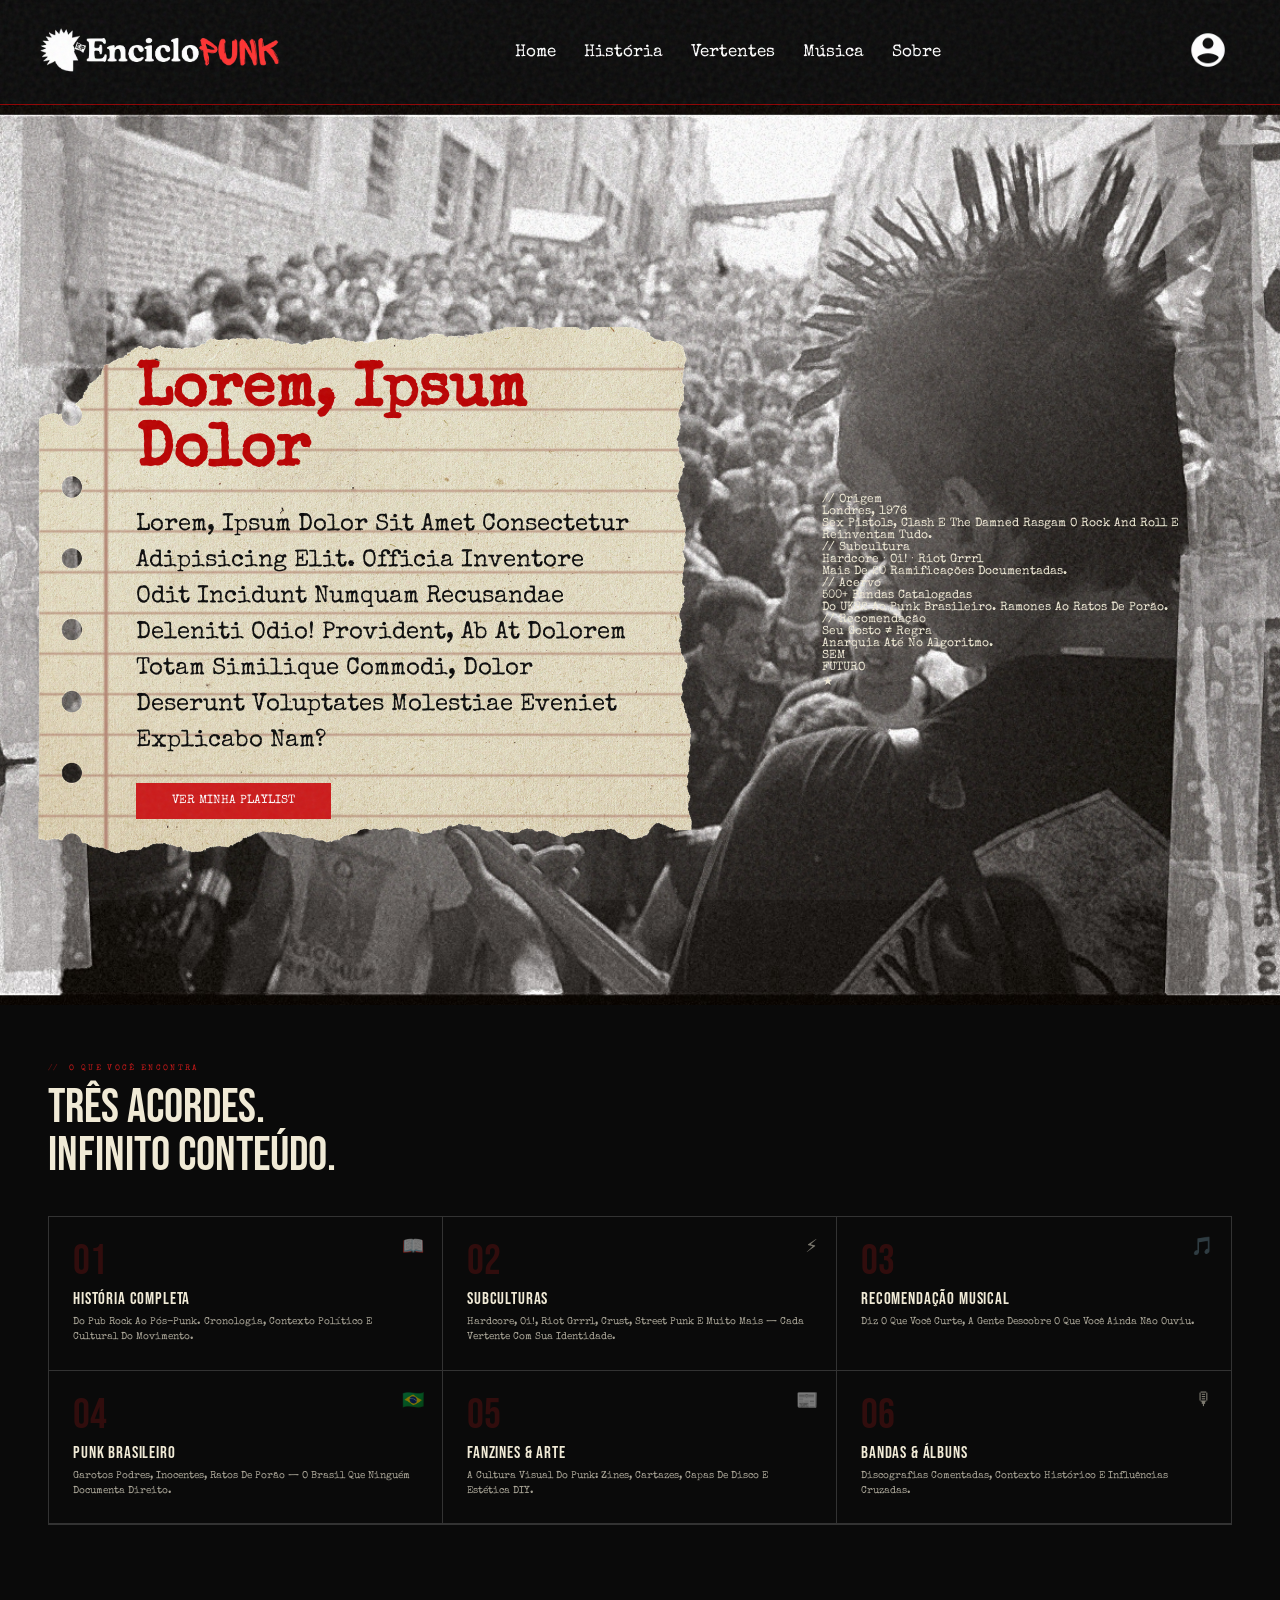
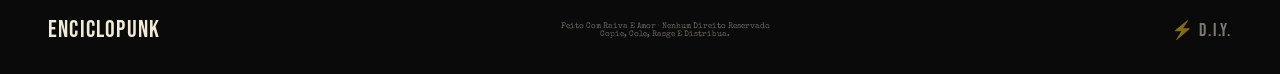
==== index.html @ 00332709 "atualização repositório" ====
<!DOCTYPE html>
<html lang="pt-BR">
<head>
    <meta charset="UTF-8">
    <meta name="viewport" content="width=device-width, initial-scale=1.0">
    <link rel="stylesheet" href="style.css">
    <link rel="shortcut icon" href="img/logobranca.png" type="image/x-icon">
    <title>Home | Enciclopunk</title>
    <link rel="preconnect" href="https://fonts.googleapis.com">
    <link rel="preconnect" href="https://fonts.gstatic.com" crossorigin>
    <link href="https://fonts.googleapis.com/css2?family=Special+Elite&display=swap" rel="stylesheet">
    <link href="https://fonts.googleapis.com/css2?family=Bebas+Neue&family=Special+Elite&display=swap" rel="stylesheet">
</head>
<body>
    <header class="header">
        <section>
        <a href="#" class="logo">
            <img src="img/logotexto.png" alt="logo">
        </a>

        <nav class="navbar">
            <a href="#home">Home</a>
            <a href="#history">História</a>
            <a href="#subgenres">Vertentes</a>
            <a href="#music">Música</a>
            <a href="#about">Sobre</a>
        </nav>

        <div class="perfil">
            <img src="./img/user.png" alt="perfil" href="login.html">
           
        </div>
    </header>

    
    <div class="home-container1">
        <section id="home">
            <div class="folha">
            <div class="content">
                <h3>Lorem, ipsum dolor</h3>
                <p>Lorem, ipsum dolor sit amet consectetur adipisicing elit. Officia inventore odit incidunt numquam recusandae deleniti odio! Provident, ab at dolorem totam similique commodi, dolor deserunt voluptates molestiae eveniet explicabo nam?</p>
                <a href="" class="botao">VER MINHA PLAYLIST</a>
                </div>
            </div>
            

    <div class="home-container2">
    <div class="container-colagens">
      <div class="tape t1"></div>
      <div class="tape t2"></div>
 
      <div class="zine-card c1">
        <div class="zine-card-tag">// origem</div>
        <div class="zine-card-title">Londres, 1976</div>
        <div class="zine-card-body">Sex Pistols, Clash e The Damned rasgam o rock and roll e reinventam tudo.</div>
      </div>
 
      <div class="zine-card c2">
        <div class="zine-card-tag">// subcultura</div>
        <div class="zine-card-title">Hardcore · Oi! · Riot Grrrl</div>
        <div class="zine-card-body">Mais de 20 ramificações documentadas.</div>
      </div>
 
      <div class="zine-card c3">
        <div class="zine-card-tag">// acervo</div>
        <div class="zine-card-title">500+ Bandas Catalogadas</div>
        <div class="zine-card-body">Do UK82 ao punk brasileiro. Ramones ao Ratos de Porão.</div>
      </div>
 
      <div class="zine-card c4">
        <div class="zine-card-tag">// recomendação</div>
        <div class="zine-card-title">Seu Gosto ≠ Regra</div>
        <div class="zine-card-body">Anarquia até no algoritmo.</div>
      </div>
 
      <div class="stamp">SEM<br>FUTURO<br>★</div>
    </div>
  </div>
</section>

        </section>
    </div>
       
    <section class="section">
  <div class="section-label">O que você encontra</div>
  <div class="section-title">Três Acordes.<br>Infinito Conteúdo.</div>
  <div class="features-grid">
    <div class="feature-cell">
      <div class="feature-number">01</div>
      <div class="feature-icon">📖</div>
      <div class="feature-title">História Completa</div>
      <div class="feature-desc">Do pub rock ao pós-punk. Cronologia, contexto político e cultural do movimento.</div>
    </div>
    <div class="feature-cell">
      <div class="feature-number">02</div>
      <div class="feature-icon">⚡</div>
      <div class="feature-title">Subculturas</div>
      <div class="feature-desc">Hardcore, Oi!, Riot Grrrl, Crust, Street Punk e muito mais — cada vertente com sua identidade.</div>
    </div>
    <div class="feature-cell">
      <div class="feature-number">03</div>
      <div class="feature-icon">🎵</div>
      <div class="feature-title">Recomendação Musical</div>
      <div class="feature-desc">Diz o que você curte, a gente descobre o que você ainda não ouviu.</div>
    </div>
    <div class="feature-cell">
      <div class="feature-number">04</div>
      <div class="feature-icon">🇧🇷</div>
      <div class="feature-title">Punk Brasileiro</div>
      <div class="feature-desc">Garotos Podres, Inocentes, Ratos de Porão — o Brasil que ninguém documenta direito.</div>
    </div>
    <div class="feature-cell">
      <div class="feature-number">05</div>
      <div class="feature-icon">📰</div>
      <div class="feature-title">Fanzines & Arte</div>
      <div class="feature-desc">A cultura visual do punk: zines, cartazes, capas de disco e estética DIY.</div>
    </div>
    <div class="feature-cell">
      <div class="feature-number">06</div>
      <div class="feature-icon">🎙</div>
      <div class="feature-title">Bandas & Álbuns</div>
      <div class="feature-desc">Discografias comentadas, contexto histórico e influências cruzadas.</div>
    </div>
  </div>
</section>




<!-- FOOTER -->
<footer>
  <div class="footer-logo">Enciclo<span>Punk</span></div>
  <div class="footer-copy">
    Feito com raiva e amor · Nenhum direito reservado<br>
    Copie, cole, rasge e distribua.
  </div>
  <div class="footer-anarchy">⚡ D.I.Y.</div>
</footer>
    
</body>
</html>
---- style.css ----
/*Esse root servirá como referência de estilo*/
:root {
    --vermelho: #cc1a1a;
    --black: #0a0a0a;
    --bg: #0a0a0a;
    --border: 0.15rem solid rgb(143, 0, 0);
    font-size: 12px;
}

* {
    margin: 0;
    padding: 0;
    outline: none;
    border: none;
    text-decoration: none;
    text-transform: capitalize;
    transition: 0.2s linear; 
}

body {
    background-color: var(--bg);
    font-family: "Special Elite", system-ui;
    color: #f0ead6;
}

/* filtro granulado */
  body::before {
    content: '';
    position: fixed;
    inset: 0;
    background-image: url("data:image/svg+xml,%3Csvg viewBox='0 0 200 200' xmlns='http://www.w3.org/2000/svg'%3E%3Cfilter id='noise'%3E%3CfeTurbulence type='fractalNoise' baseFrequency='0.85' numOctaves='4' stitchTiles='stitch'/%3E%3C/filter%3E%3Crect width='100%25' height='100%25' filter='url(%23noise)' opacity='1'/%3E%3C/svg%3E");
    opacity: 0.080;
    pointer-events: none;
    z-index: 9999;
  } 

section {
    padding: 3rem 1rem;
    margin: 0 auto;
    max-width: 1200px;
}

.logo img{
    width: 20rem;
    height: auto;
}

.header {
    position: sticky;
    top: 0;
    left: 0;
    right: 0;
    z-index: 99;
    /*Esse var surge como a referência capturada no root*/
    border-bottom: var(--border);
    backdrop-filter: blur(3px);
}

.header section {
    display: flex;
    align-items: center;
    justify-content: space-between;
    padding-top: 1.5rem;
    padding-bottom: 1.5rem;
}

.navbar a {
  margin: 0 1rem;
  font-size: 1.4rem;
  color: #fff;
  position: relative;
  text-decoration: none;
}

.navbar a:hover {
  color: var(--vermelho);
  font-size: 1.5rem;
}

.navbar a::after {
  content: '';
  position: absolute;
  bottom: -3px;
  left: 0;
  width: 0;
  height: 1px;
  background: var(--vermelho);
  transition: width 0.3s;
}

.navbar a:hover::after { width: 100%; }

.perfil img {
    margin: 1rem;
    cursor: pointer;
    width: 40px;
    height: 40px;
}

.perfil img:hover {
    width: 45px;
    height: 45px;
}

.content {
    max-width: 50rem;
    position: relative; /* referência pro absolute da folha */
    color: #0a0a0a;
}

.folha {
    background-image: url("./img/folha.jpg");
    background-size: cover;
    background-position: center;
    display: inline-block;
    padding: 3rem 6rem;
    width: 60rem;
    position: relative;
    left: -6rem;
}

.home-container1 {
    background: url("./img/banner.jpg");
    height: 100vh;
    width: 100%;
    background-position: center;
    background-size: cover;
}

.home-container1 section {
    display: flex;
    align-items: center;
    min-height: 100vh;
}

.content h3 {
    color: #ba0000;
    font-size: 5rem;
    margin-left: 8rem;
}

.content p {
    font-size: 2rem;
    line-height: 1.5;
    margin-top: 2rem;
    font-weight: 550;
    margin-left: 8rem;
}

.botao {
    background: var(--vermelho);
    color: #fff;
    padding: 1rem 3rem;
    cursor: pointer;
    margin-top: 2rem;
    display: inline-block;
    margin-left: 8rem;
}

/* SECTIONS */
  .section {
    padding: 5rem 4rem;
    position: relative;
}

.section-label {
    font-size: 0.65rem;
    letter-spacing: 0.3em;
    text-transform: uppercase;
    color: #cc1a1a;
    margin-bottom: 1rem;
    display: flex;
    align-items: center;
    gap: 0.8rem;
}

.section-label::before {
    content: '//';
    opacity: 0.5;
}

.section-title {
    font-family: 'Bebas Neue', sans-serif;
    font-size: 4rem;
    line-height: 1;
    margin-bottom: 3rem;
}

.features-grid {
    display: grid;
    grid-template-columns: repeat(3, 1fr);
    gap: 0;
    border: 1px solid #333;
}

.feature-cell {
    padding: 2rem;
    border-right: 1px solid #333;
    border-bottom: 1px solid #333;
    position: relative;
    transition: background 0.2s;
}

.feature-cell:hover {
    background: #2a2a2a;
}

.feature-cell:nth-child(3n) {
    border-right: none;
}

.feature-number {
    font-family: 'Bebas Neue', sans-serif;
    font-size: 3.5rem;
    color: #cc1a1a;
    opacity: 0.2;
    line-height: 1;
    margin-bottom: 0.5rem;
}

.feature-icon {
    font-size: 1.5rem;
    margin-bottom: 0.8rem;
    position: absolute;
    top: 1.5rem;
    right: 1.5rem;
    opacity: 0.5;
}

.feature-title {
    font-family: 'Bebas Neue', sans-serif;
    font-size: 1.4rem;
    letter-spacing: 0.05em;
    margin-bottom: 0.5rem;
}

.feature-desc {
    font-family: 'Special Elite', cursive;
    font-size: 0.8rem;
    line-height: 1.6;
    opacity: 0.7;
}



/* FOOTER */
  footer {
    background: var(--grey);
    padding: 2.5rem 4rem;
    display: flex;
    justify-content: space-between;
    align-items: center;
    border-top: 2px solid var(--red);
  }
 
  .footer-logo {
    font-family: 'Bebas Neue', sans-serif;
    font-size: 2rem;
    letter-spacing: 0.05em;
  }
  .footer-logo span { color: var(--red); }
 
  .footer-copy {
    font-family: 'Special Elite', cursive;
    font-size: 0.7rem;
    opacity: 0.4;
    text-align: center;
  }
 
  .footer-anarchy {
    font-family: 'Bebas Neue', sans-serif;
    font-size: 1.5rem;
    color: var(--red);
    opacity: 0.5;
    letter-spacing: 0.1em;
  }
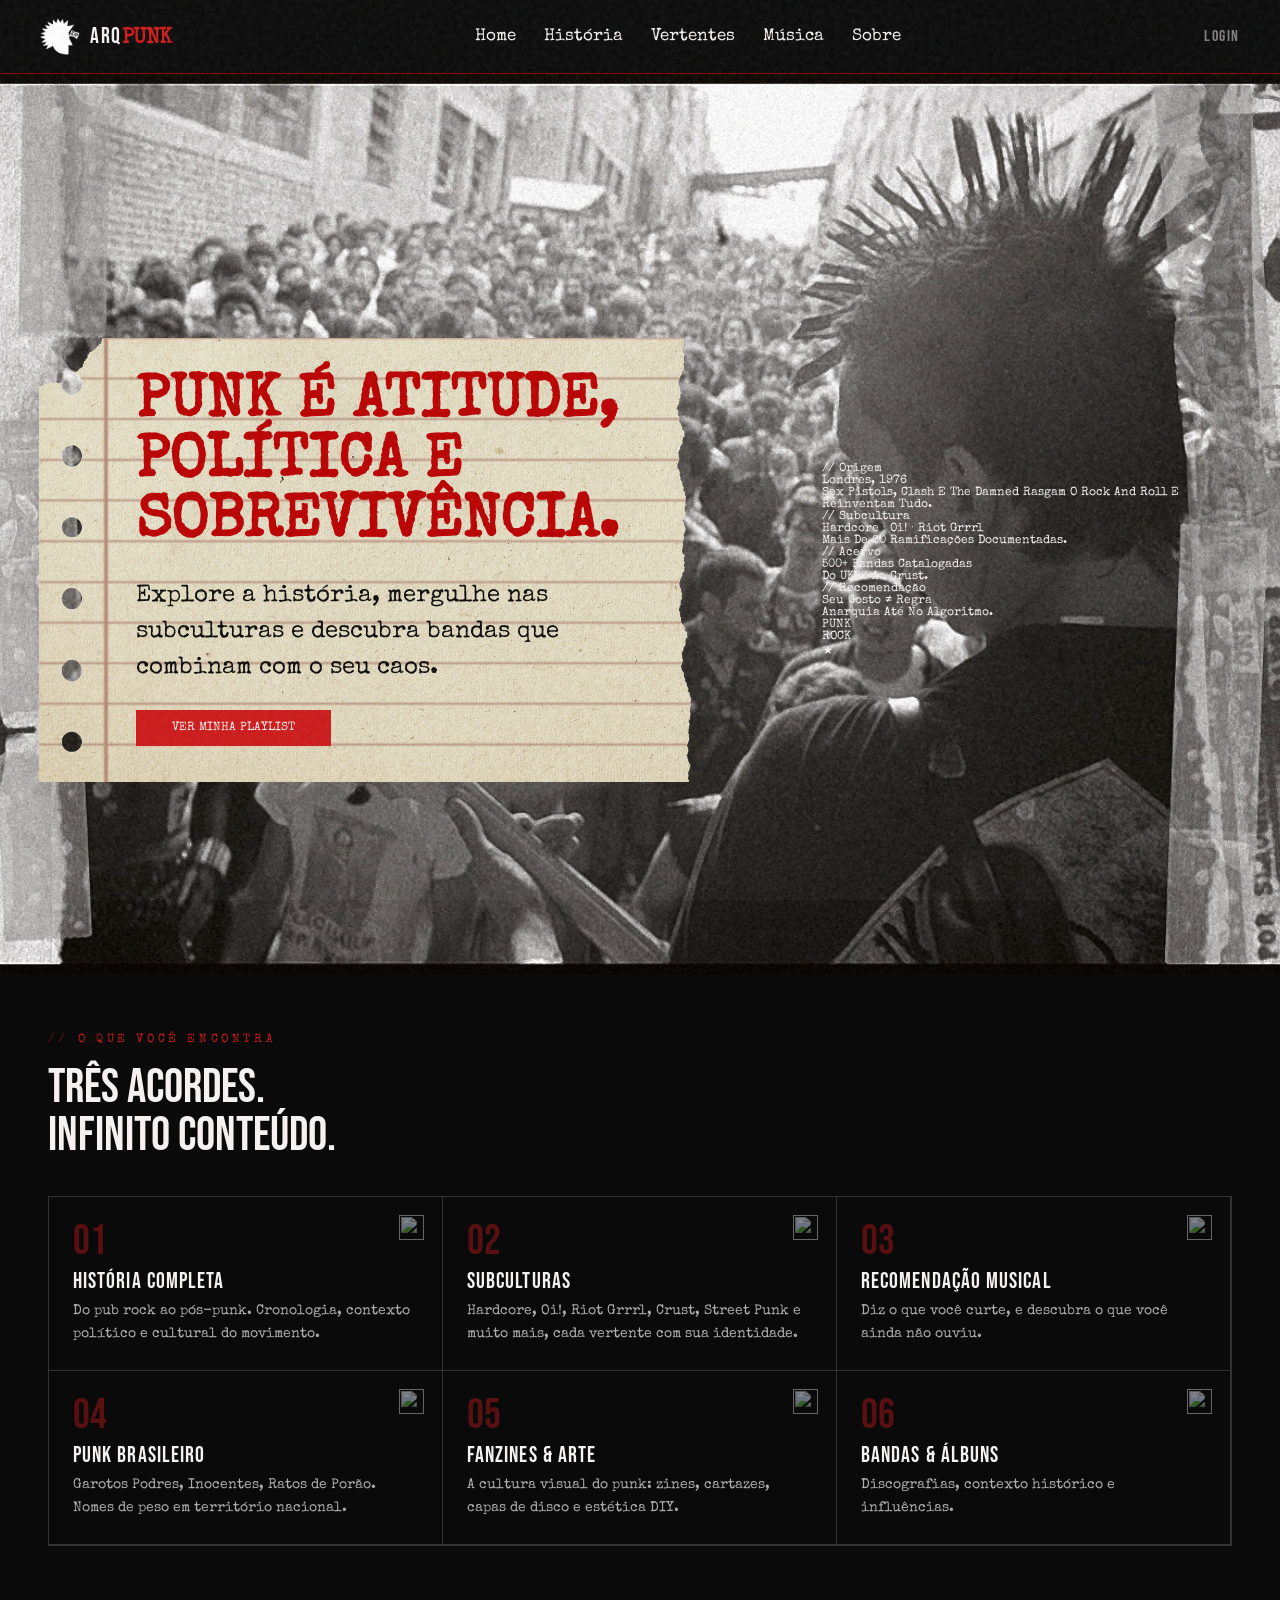
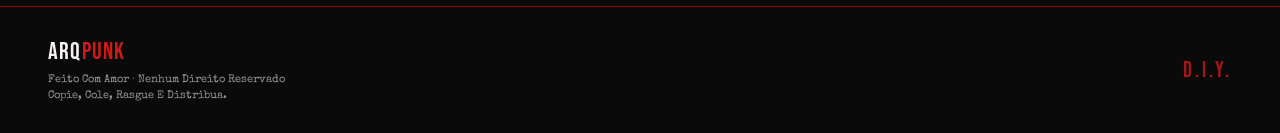
==== commit 0799be0c: "ajustes do css" ====
--- a/index.html
+++ b/index.html
@@ -14,20 +14,21 @@
 <body>
     <header class="header">
         <section>
-        <a href="#" class="logo">
-            <img src="img/logotexto.png" alt="logo">
-        </a>
+            <a href="index.html" class="logo-container">
+            <img src="./img/logobranca.png" alt="Logo" class="logo-img">
+            <span class="logo-text">Arq<span>Punk</span></span>
+            </a>
 
         <nav class="navbar">
-            <a href="#home">Home</a>
-            <a href="#history">História</a>
-            <a href="#subgenres">Vertentes</a>
-            <a href="#music">Música</a>
-            <a href="#about">Sobre</a>
+            <a href="index.html">Home</a>
+            <a href="./historia.html">História</a>
+            <a href="./vertentes.html">Vertentes</a>
+            <a href="./musica.html">Música</a>
+            <a href="./sobre.html">Sobre</a>
         </nav>
 
         <div class="perfil">
-            <img src="./img/user.png" alt="perfil" href="login.html">
+            <a href="./autenticacao.html">Login</a>
            
         </div>
     </header>
@@ -37,8 +38,8 @@
         <section id="home">
             <div class="folha">
             <div class="content">
-                <h3>Lorem, ipsum dolor</h3>
-                <p>Lorem, ipsum dolor sit amet consectetur adipisicing elit. Officia inventore odit incidunt numquam recusandae deleniti odio! Provident, ab at dolorem totam similique commodi, dolor deserunt voluptates molestiae eveniet explicabo nam?</p>
+                <h3>PUNK É ATITUDE, POLÍTICA E SOBREVIVÊNCIA.</h3>
+                <p>Explore a história, mergulhe nas subculturas e descubra bandas que combinam com o seu caos.</p>
                 <a href="" class="botao">VER MINHA PLAYLIST</a>
                 </div>
             </div>
@@ -64,7 +65,7 @@
       <div class="zine-card c3">
         <div class="zine-card-tag">// acervo</div>
         <div class="zine-card-title">500+ Bandas Catalogadas</div>
-        <div class="zine-card-body">Do UK82 ao punk brasileiro. Ramones ao Ratos de Porão.</div>
+        <div class="zine-card-body">Do UK82 ao Crust.</div>
       </div>
  
       <div class="zine-card c4">
@@ -73,12 +74,9 @@
         <div class="zine-card-body">Anarquia até no algoritmo.</div>
       </div>
  
-      <div class="stamp">SEM<br>FUTURO<br>★</div>
+      <div class="stamp">PUNK<br>ROCK<br>★</div>
     </div>
   </div>
-</section>
-
-        </section>
     </div>
        
     <section class="section">
@@ -87,54 +85,56 @@
   <div class="features-grid">
     <div class="feature-cell">
       <div class="feature-number">01</div>
-      <div class="feature-icon">📖</div>
+      <div class="feature-icon"><img src="https://img.icons8.com/?size=100&id=80158&format=png&color=ffffff" alt=""></div>
       <div class="feature-title">História Completa</div>
       <div class="feature-desc">Do pub rock ao pós-punk. Cronologia, contexto político e cultural do movimento.</div>
     </div>
     <div class="feature-cell">
       <div class="feature-number">02</div>
-      <div class="feature-icon">⚡</div>
+      <div class="feature-icon"><img src="https://img.icons8.com/?size=100&id=11076&format=png&color=ffffff" alt=""></div>
       <div class="feature-title">Subculturas</div>
-      <div class="feature-desc">Hardcore, Oi!, Riot Grrrl, Crust, Street Punk e muito mais — cada vertente com sua identidade.</div>
+      <div class="feature-desc">Hardcore, Oi!, Riot Grrrl, Crust, Street Punk e muito mais, cada vertente com sua identidade.</div>
     </div>
     <div class="feature-cell">
       <div class="feature-number">03</div>
-      <div class="feature-icon">🎵</div>
+      <div class="feature-icon"><img src="https://img.icons8.com/?size=100&id=380&format=png&color=ffffff" alt=""></div>
       <div class="feature-title">Recomendação Musical</div>
-      <div class="feature-desc">Diz o que você curte, a gente descobre o que você ainda não ouviu.</div>
+      <div class="feature-desc">Diz o que você curte, e descubra o que você ainda não ouviu.</div>
     </div>
     <div class="feature-cell">
       <div class="feature-number">04</div>
-      <div class="feature-icon">🇧🇷</div>
+      <div class="feature-icon"><img src="https://img.icons8.com/?size=100&id=84513&format=png&color=ffffff" alt=""></div>
       <div class="feature-title">Punk Brasileiro</div>
-      <div class="feature-desc">Garotos Podres, Inocentes, Ratos de Porão — o Brasil que ninguém documenta direito.</div>
+      <div class="feature-desc">Garotos Podres, Inocentes, Ratos de Porão. Nomes de peso em território nacional.</div>
     </div>
     <div class="feature-cell">
       <div class="feature-number">05</div>
-      <div class="feature-icon">📰</div>
+      <div class="feature-icon"><img src="https://img.icons8.com/?size=100&id=40314&format=png&color=ffffff" alt=""></div>
       <div class="feature-title">Fanzines & Arte</div>
       <div class="feature-desc">A cultura visual do punk: zines, cartazes, capas de disco e estética DIY.</div>
     </div>
     <div class="feature-cell">
       <div class="feature-number">06</div>
-      <div class="feature-icon">🎙</div>
+      <div class="feature-icon"><img src="https://img.icons8.com/?size=100&id=RsTCRJmSYYSg&format=png&color=ffffff" alt=""></div>
       <div class="feature-title">Bandas & Álbuns</div>
-      <div class="feature-desc">Discografias comentadas, contexto histórico e influências cruzadas.</div>
+      <div class="feature-desc">Discografias, contexto histórico e influências.</div>
     </div>
   </div>
 </section>
 
+<!-- FOOTER -->
+<footer class="footer">
+  <div class="footer-left">
+    <div class="footer-logo">Arq<span>Punk</span></div>
+    <p class="footer-desc">
+      Feito com amor · Nenhum direito reservado<br>
+      Copie, cole, rasgue e distribua.
+    </p>
+  </div>
 
-
-
-<!-- FOOTER -->
-<footer>
-  <div class="footer-logo">Enciclo<span>Punk</span></div>
-  <div class="footer-copy">
-    Feito com raiva e amor · Nenhum direito reservado<br>
-    Copie, cole, rasge e distribua.
+  <div class="footer-right">
+    <span class="footer-diy">D.I.Y.</span>
   </div>
-  <div class="footer-anarchy">⚡ D.I.Y.</div>
 </footer>
     
 </body>
--- a/style.css
+++ b/style.css
@@ -1,7 +1,7 @@
 /*Esse root servirá como referência de estilo*/
 :root {
     --vermelho: #cc1a1a;
-    --black: #0a0a0a;
+    --white: #f6f1f1;
     --bg: #0a0a0a;
     --border: 0.15rem solid rgb(143, 0, 0);
     font-size: 12px;
@@ -17,13 +17,20 @@
     transition: 0.2s linear; 
 }
 
+/* formatção site */
+section {
+    padding: 3rem 1rem;
+    margin: 0 auto;
+    max-width: 1200px;
+}
+
 body {
     background-color: var(--bg);
     font-family: "Special Elite", system-ui;
-    color: #f0ead6;
-}
-
-/* filtro granulado */
+    color: var(--white);
+}
+
+/* EFEITO GRANULADO */
   body::before {
     content: '';
     position: fixed;
@@ -34,18 +41,8 @@
     z-index: 9999;
   } 
 
-section {
-    padding: 3rem 1rem;
-    margin: 0 auto;
-    max-width: 1200px;
-}
-
-.logo img{
-    width: 20rem;
-    height: auto;
-}
-
-.header {
+/* HEADER */
+header {
     position: sticky;
     top: 0;
     left: 0;
@@ -63,11 +60,31 @@
     padding-top: 1.5rem;
     padding-bottom: 1.5rem;
 }
+.logo-container {
+    display: flex;
+    align-items: center;
+    gap: 10px;
+    justify-content: space-between;
+    text-decoration: none;
+}
+
+.logo-img{
+    width: 40px;
+    height: auto;
+}
+  .logo-text {
+    font-family: 'Bebas Neue', sans-serif;
+    font-size: 1.8rem;
+    letter-spacing: 0.08em;
+    color: var(--white);
+    text-decoration: none;
+  }
+  .logo-text span { color: var(--vermelho); font-family: 'Special Elite', cursive; text-transform: uppercase; font-weight: bold; letter-spacing: -1px; }
 
 .navbar a {
   margin: 0 1rem;
   font-size: 1.4rem;
-  color: #fff;
+  color: var(--white);
   position: relative;
   text-decoration: none;
 }
@@ -87,25 +104,40 @@
   background: var(--vermelho);
   transition: width 0.3s;
 }
-
-.navbar a:hover::after { width: 100%; }
-
-.perfil img {
-    margin: 1rem;
-    cursor: pointer;
-    width: 40px;
-    height: 40px;
-}
-
-.perfil img:hover {
-    width: 45px;
-    height: 45px;
-}
-
-.content {
-    max-width: 50rem;
-    position: relative; /* referência pro absolute da folha */
-    color: #0a0a0a;
+.navbar a:hover::after { 
+    width: 100%; 
+}
+
+.perfil a {
+    font-family: 'Bebas Neue', sans-serif;
+    font-size: 1.3rem;
+    letter-spacing: 0.1em;
+    text-transform: uppercase;
+    color: var(--white);
+    text-decoration: none;
+    opacity: 0.50;
+    
+  }
+  .perfil a:hover { 
+    opacity: 1; 
+    color: var(--vermelho);
+    font-size: 1.5rem; 
+    transition: opacity 0.2s, color 0.2s, font-size 0.2s;
+}
+
+/* DIV IMAGEM */
+.home-container1 {
+    background: url("./img/banner.jpg");
+    height: 100vh;
+    width: 100%;
+    background-position: center;
+    background-size: cover;
+}
+
+.home-container1 section {
+    display: flex;
+    align-items: center;
+    min-height: 100vh;
 }
 
 .folha {
@@ -119,24 +151,18 @@
     left: -6rem;
 }
 
-.home-container1 {
-    background: url("./img/banner.jpg");
-    height: 100vh;
-    width: 100%;
-    background-position: center;
-    background-size: cover;
-}
-
-.home-container1 section {
-    display: flex;
-    align-items: center;
-    min-height: 100vh;
-}
-
+.content {
+    max-width: 50rem;
+    position: relative;
+    color: #0a0a0a;
+}
+
+/* CONTEUDO DENTRO DA FOLHA */
 .content h3 {
     color: #ba0000;
     font-size: 5rem;
     margin-left: 8rem;
+    text-transform: uppercase;
 }
 
 .content p {
@@ -145,11 +171,12 @@
     margin-top: 2rem;
     font-weight: 550;
     margin-left: 8rem;
+    text-transform:none; 
 }
 
 .botao {
     background: var(--vermelho);
-    color: #fff;
+    color: var(--white);
     padding: 1rem 3rem;
     cursor: pointer;
     margin-top: 2rem;
@@ -157,18 +184,18 @@
     margin-left: 8rem;
 }
 
-/* SECTIONS */
+/* SECTIONS DE TITULO E SUBTITULO*/
   .section {
     padding: 5rem 4rem;
     position: relative;
 }
 
 .section-label {
-    font-size: 0.65rem;
+    font-size: 1rem;
     letter-spacing: 0.3em;
     text-transform: uppercase;
-    color: #cc1a1a;
-    margin-bottom: 1rem;
+    color: var(--vermelho);
+    margin-bottom: 1.5rem;
     display: flex;
     align-items: center;
     gap: 0.8rem;
@@ -186,6 +213,8 @@
     margin-bottom: 3rem;
 }
 
+
+/* GRADE DIRECIONADORA */
 .features-grid {
     display: grid;
     grid-template-columns: repeat(3, 1fr);
@@ -205,15 +234,11 @@
     background: #2a2a2a;
 }
 
-.feature-cell:nth-child(3n) {
-    border-right: none;
-}
-
 .feature-number {
     font-family: 'Bebas Neue', sans-serif;
     font-size: 3.5rem;
-    color: #cc1a1a;
-    opacity: 0.2;
+    color: var(--vermelho);
+    opacity: 0.4;
     line-height: 1;
     margin-bottom: 0.5rem;
 }
@@ -227,50 +252,71 @@
     opacity: 0.5;
 }
 
+.feature-icon img {
+    width: 25px;
+    height: 25px;
+}
+
 .feature-title {
     font-family: 'Bebas Neue', sans-serif;
-    font-size: 1.4rem;
+    font-size: 1.8rem;
     letter-spacing: 0.05em;
     margin-bottom: 0.5rem;
 }
 
 .feature-desc {
     font-family: 'Special Elite', cursive;
-    font-size: 0.8rem;
+    font-size: 1.2rem;
     line-height: 1.6;
     opacity: 0.7;
-}
-
-
+    text-transform:none;
+}
 
 /* FOOTER */
-  footer {
-    background: var(--grey);
-    padding: 2.5rem 4rem;
-    display: flex;
-    justify-content: space-between;
-    align-items: center;
-    border-top: 2px solid var(--red);
-  }
- 
-  .footer-logo {
-    font-family: 'Bebas Neue', sans-serif;
-    font-size: 2rem;
-    letter-spacing: 0.05em;
-  }
-  .footer-logo span { color: var(--red); }
- 
-  .footer-copy {
-    font-family: 'Special Elite', cursive;
-    font-size: 0.7rem;
-    opacity: 0.4;
-    text-align: center;
-  }
- 
-  .footer-anarchy {
-    font-family: 'Bebas Neue', sans-serif;
-    font-size: 1.5rem;
-    color: var(--red);
-    opacity: 0.5;
-    letter-spacing: 0.1em;
-  }+.footer {
+  background: var(--grey);
+  color: var(--white);
+  padding: 2.5rem 4rem;
+
+  display: flex;
+  justify-content: space-between;
+  align-items: center;
+
+  border-top: var(--border);
+}
+
+.footer-left {
+  display: flex;
+  flex-direction: column;
+  gap: 0.5rem;
+}
+
+.footer-logo {
+  font-family: 'Bebas Neue', sans-serif;
+  font-size: 2rem;
+  letter-spacing: 0.05em;
+}
+
+.footer-logo span {
+  color: var(--vermelho);
+}
+
+.footer-desc {
+  font-family: 'Special Elite', cursive;
+  font-size: 0.90rem;
+  opacity: 0.6;
+  line-height: 1.4;
+}
+
+.footer-right {
+  display: flex;
+  align-items: center;
+}
+
+.footer-diy {
+  font-family: 'Bebas Neue', sans-serif;
+  font-size: 1.8rem;
+  color: var(--vermelho);
+  opacity: 0.8;
+  letter-spacing: 0.15em;
+}
